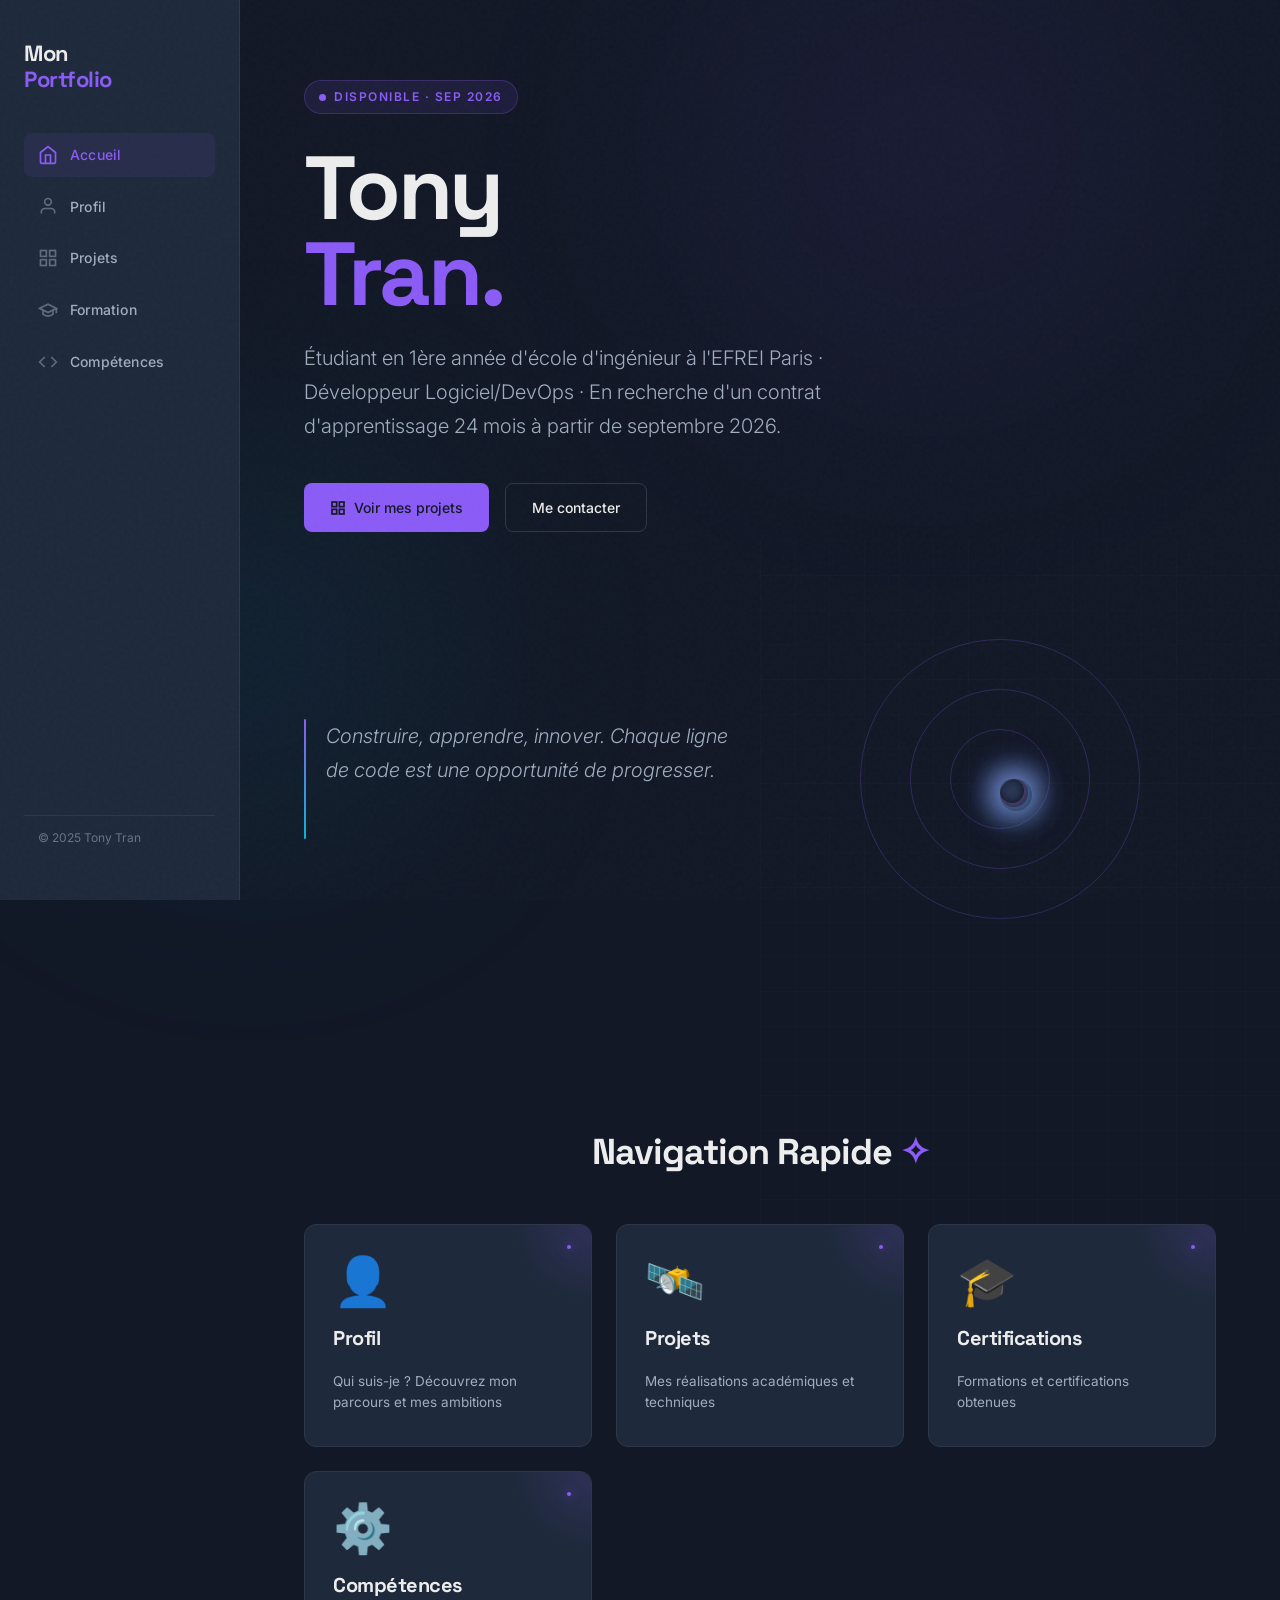
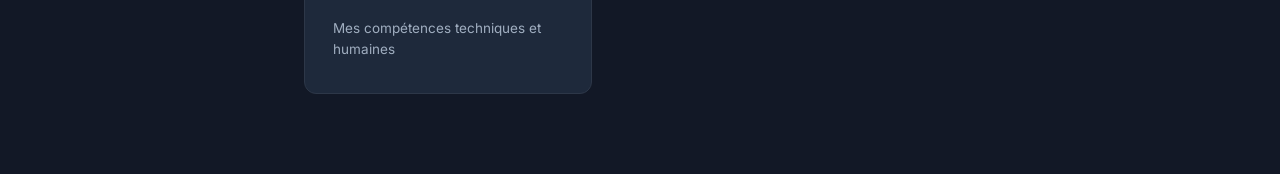
==== index.html @ 950274c8 "first commit" ====
<!DOCTYPE html>
<html lang="fr">
<head>
  <meta charset="UTF-8" />
  <meta name="viewport" content="width=device-width, initial-scale=1.0"/>
  <title>Tony Tran — Accueil</title>
  <link rel="stylesheet" href="css/style.css" />
  <link rel="stylesheet" href="css/pages.css" />
</head>
<body>

  <!-- Ambient glow -->
  <div class="glow-orb a"></div>
  <div class="glow-orb b"></div>

  <!-- Hamburger mobile -->
  <button class="hamburger" id="hamburger" aria-label="Menu">
    <span></span><span></span><span></span>
  </button>

  <!-- ── SIDEBAR NAV ── -->
  <nav id="nav">
    <a href="index.html" class="nav-logo">Mon<br><span>Portfolio</span></a>

    <a href="index.html" class="nav-link">
      <svg class="icon" viewBox="0 0 24 24" fill="none" stroke="currentColor" stroke-width="2">
        <path d="M3 9l9-7 9 7v11a2 2 0 01-2 2H5a2 2 0 01-2-2z"/>
        <polyline points="9 22 9 12 15 12 15 22"/>
      </svg>
      Accueil
    </a>
    <a href="profil.html" class="nav-link">
      <svg class="icon" viewBox="0 0 24 24" fill="none" stroke="currentColor" stroke-width="2">
        <path d="M20 21v-2a4 4 0 00-4-4H8a4 4 0 00-4 4v2"/>
        <circle cx="12" cy="7" r="4"/>
      </svg>
      Profil
    </a>
    <a href="projets.html" class="nav-link">
      <svg class="icon" viewBox="0 0 24 24" fill="none" stroke="currentColor" stroke-width="2">
        <rect x="3" y="3" width="7" height="7"/><rect x="14" y="3" width="7" height="7"/>
        <rect x="14" y="14" width="7" height="7"/><rect x="3" y="14" width="7" height="7"/>
      </svg>
      Projets
    </a>
    <a href="formation.html" class="nav-link">
      <svg class="icon" viewBox="0 0 24 24" fill="none" stroke="currentColor" stroke-width="2">
        <path d="M22 10v6M2 10l10-5 10 5-10 5z"/>
        <path d="M6 12v5c3 3 9 3 12 0v-5"/>
      </svg>
      Formation
    </a>
    <a href="competences.html" class="nav-link">
      <svg class="icon" viewBox="0 0 24 24" fill="none" stroke="currentColor" stroke-width="2">
        <polyline points="16 18 22 12 16 6"/><polyline points="8 6 2 12 8 18"/>
      </svg>
      Compétences
    </a>

    <div class="nav-footer">© 2025 Tony Tran</div>
  </nav>

  <!-- ── CONTENU ── -->
  <main>
    <div class="home-page">

      <!-- grille de fond -->
      <svg class="home-bg-lines" viewBox="0 0 600 800" xmlns="http://www.w3.org/2000/svg">
        <defs>
          <pattern id="grid" width="40" height="40" patternUnits="userSpaceOnUse">
            <path d="M 40 0 L 0 0 0 40" fill="none" stroke="white" stroke-width="1"/>
          </pattern>
        </defs>
        <rect width="100%" height="100%" fill="url(#grid)"/>
      </svg>

      <div class="home-badge">Disponible · Sep 2026</div>

      <h1 class="home-name">
        Tony<br><span class="accent">Tran.</span>
      </h1>

      <p class="home-tagline">
        Étudiant en 1ère année d'école d'ingénieur à l'EFREI Paris · Développeur Logiciel/DevOps · En recherche d'un contrat d'apprentissage 24 mois à partir de septembre 2026.
      </p>

      <div class="home-actions">
        <a href="projets.html" class="btn btn-primary">
          <svg width="16" height="16" viewBox="0 0 24 24" fill="none" stroke="currentColor" stroke-width="2.5">
            <rect x="3" y="3" width="7" height="7"/><rect x="14" y="3" width="7" height="7"/>
            <rect x="14" y="14" width="7" height="7"/><rect x="3" y="14" width="7" height="7"/>
          </svg>
          Voir mes projets
        </a>
        <a href="profil.html" class="btn btn-outline">Me contacter</a>
      </div>

      <!-- Quote Section -->
      <div class="home-quote-section">
        <div class="home-quote">
          <div class="quote-bar"></div>
          <blockquote>
            Construire, apprendre, innover. Chaque ligne de code est une opportunité de progresser.
          </blockquote>
        </div>
        
        <div class="home-orbit-area">
          <div class="orbit-container">
            <div class="orbit orbit-1"></div>
            <div class="orbit orbit-2"></div>
            <div class="orbit orbit-3"></div>
            <div class="orbit-dot dot-1"></div>
            <div class="orbit-dot dot-2"></div>
            <div class="orbit-dot dot-3"></div>
          </div>
        </div>
      </div>

      <!-- Navigation Rapide Section -->
      <div class="quick-nav-section">
        <h2 class="quick-nav-title">Navigation Rapide <span class="accent-dot">✧</span></h2>
        <div class="quick-nav-grid">
          <a href="profil.html" class="quick-nav-card">
            <div class="nav-card-icon">👤</div>
            <div class="nav-card-title">Profil</div>
            <div class="nav-card-desc">Qui suis-je ? Découvrez mon parcours et mes ambitions</div>
            <div class="nav-card-decoration"></div>
          </a>

          <a href="projets.html" class="quick-nav-card">
            <div class="nav-card-icon">🛰️</div>
            <div class="nav-card-title">Projets</div>
            <div class="nav-card-desc">Mes réalisations académiques et techniques</div>
            <div class="nav-card-decoration"></div>
          </a>

          <a href="formation.html" class="quick-nav-card">
            <div class="nav-card-icon">🎓</div>
            <div class="nav-card-title">Certifications</div>
            <div class="nav-card-desc">Formations et certifications obtenues</div>
            <div class="nav-card-decoration"></div>
          </a>

          <a href="competences.html" class="quick-nav-card">
            <div class="nav-card-icon">⚙️</div>
            <div class="nav-card-title">Compétences</div>
            <div class="nav-card-desc">Mes compétences techniques et humaines</div>
            <div class="nav-card-decoration"></div>
          </a>
        </div>
      </div>

    </div>
  </main>

  <script src="js/nav.js"></script>
</body>
</html>
---- css/style.css ----
/* ================================================================
   TONY TRAN — PORTFOLIO
   style.css : reset, tokens, layout global, nav, composants partagés
   ================================================================ */

@import url('https://fonts.googleapis.com/css2?family=Space+Grotesk:wght@300;400;500;600;700&family=Inter:wght@300;400;500;600;700&display=swap');

/* ─── RESET ───────────────────────────────────────────────────── */
*, *::before, *::after {
  box-sizing: border-box;
  margin: 0;
  padding: 0;
}

/* ─── DESIGN TOKENS ───────────────────────────────────────────── */
:root {
  --bg:           #121826;
  --surface:      #1E293B;
  --border:       #2D3748;
  --accent:       #8B5CF6;
  --accent2:      #06B6D4;
  --muted:        #64748B;
  --text:         #EDEDED;
  --text-dim:     #A0AEC0;
  --font-display: 'Space Grotesk', sans-serif;
  --font-body:    'Inter', sans-serif;
  --nav-w:        240px;
  --radius:       12px;
  --transition:   .35s cubic-bezier(.4, 0, .2, 1);
}

html { scroll-behavior: smooth; }

body {
  background: var(--bg);
  color: var(--text);
  font-family: var(--font-body);
  font-size: 15px;
  line-height: 1.7;
  display: flex;
  min-height: 100vh;
  overflow-x: hidden;
}

/* ─── NOISE OVERLAY ───────────────────────────────────────────── */
body::before {
  content: '';
  position: fixed;
  inset: 0;
  background-image: url("data:image/svg+xml,%3Csvg viewBox='0 0 256 256' xmlns='http://www.w3.org/2000/svg'%3E%3Cfilter id='n'%3E%3CfeTurbulence type='fractalNoise' baseFrequency='0.9' numOctaves='4' stitchTiles='stitch'/%3E%3C/filter%3E%3Crect width='100%25' height='100%25' filter='url(%23n)' opacity='1'/%3E%3C/svg%3E");
  opacity: .025;
  pointer-events: none;
  z-index: 9999;
}

/* ─── AMBIENT GLOW ORBS ───────────────────────────────────────── */
.glow-orb {
  position: fixed;
  border-radius: 50%;
  filter: blur(120px);
  pointer-events: none;
  z-index: 0;
}
.glow-orb.a {
  width: 500px; height: 500px;
  background: rgba(139, 92, 246, .06);
  top: -100px; right: 100px;
}
.glow-orb.b {
  width: 400px; height: 400px;
  background: rgba(6, 182, 212, .07);
  bottom: 50px; left: 50px;
}

/* ─── SIDEBAR NAV ─────────────────────────────────────────────── */
nav {
  width: var(--nav-w);
  min-height: 100vh;
  position: fixed;
  top: 0; left: 0;
  background: var(--surface);
  border-right: 1px solid var(--border);
  display: flex;
  flex-direction: column;
  padding: 40px 24px;
  gap: 8px;
  z-index: 100;
  transition: transform var(--transition);
}

.nav-logo {
  font-family: var(--font-display);
  font-weight: 800;
  font-size: 22px;
  color: var(--text);
  letter-spacing: -.5px;
  margin-bottom: 32px;
  line-height: 1.2;
  text-decoration: none;
  display: block;
}
.nav-logo span { color: var(--accent); }

.nav-link {
  display: flex;
  align-items: center;
  gap: 12px;
  padding: 10px 14px;
  border-radius: 8px;
  color: var(--text-dim);
  text-decoration: none;
  font-size: 14px;
  font-weight: 500;
  letter-spacing: .2px;
  transition: all var(--transition);
}
.nav-link .icon {
  width: 20px; height: 20px;
  opacity: .5;
  transition: opacity var(--transition);
  flex-shrink: 0;
}
.nav-link:hover,
.nav-link.active {
  background: rgba(139, 92, 246, .08);
  color: var(--accent);
}
.nav-link:hover .icon,
.nav-link.active .icon { opacity: 1; }

.nav-footer {
  margin-top: auto;
  font-size: 12px;
  color: var(--muted);
  padding: 12px 14px;
  border-top: 1px solid var(--border);
}

/* ─── HAMBURGER (mobile) ──────────────────────────────────────── */
.hamburger {
  display: none;
  position: fixed;
  top: 18px; left: 18px;
  z-index: 200;
  background: var(--surface);
  border: 1px solid var(--border);
  border-radius: 8px;
  width: 42px; height: 42px;
  align-items: center;
  justify-content: center;
  cursor: pointer;
  flex-direction: column;
  gap: 5px;
  padding: 10px;
}
.hamburger span {
  display: block;
  width: 100%; height: 2px;
  background: var(--text);
  border-radius: 2px;
  transition: all var(--transition);
}
.hamburger.open span:nth-child(1) { transform: translateY(7px) rotate(45deg); }
.hamburger.open span:nth-child(2) { opacity: 0; }
.hamburger.open span:nth-child(3) { transform: translateY(-7px) rotate(-45deg); }

/* ─── MAIN ────────────────────────────────────────────────────── */
main {
  margin-left: var(--nav-w);
  flex: 1;
  position: relative;
  z-index: 1;
}

/* ─── PAGE WRAPPER (used in every page) ──────────────────────── */
.page {
  min-height: 100vh;
  padding: 80px 64px;
  animation: fadeUp .5s ease forwards;
}

@keyframes fadeUp {
  from { opacity: 0; transform: translateY(24px); }
  to   { opacity: 1; transform: translateY(0); }
}

/* ─── SECTION HEADINGS ────────────────────────────────────────── */
.section-eyebrow {
  font-size: 11px;
  font-weight: 600;
  letter-spacing: 2.5px;
  text-transform: uppercase;
  color: var(--accent);
  margin-bottom: 12px;
}
.section-title {
  font-family: var(--font-display);
  font-size: clamp(32px, 4vw, 52px);
  font-weight: 800;
  letter-spacing: -1.5px;
  line-height: 1.1;
  color: var(--text);
  margin-bottom: 48px;
}
.section-title em { color: var(--accent); font-style: normal; }

/* ─── CARD COMPONENT ─────────────────────────────────────────── */
.card {
  background: var(--surface);
  border: 1px solid var(--border);
  border-radius: var(--radius);
  padding: 28px 32px;
  transition: border-color var(--transition), transform var(--transition);
}
.card:hover {
  border-color: rgba(139, 92, 246, .3);
  transform: translateY(-2px);
}

/* ─── BUTTONS ─────────────────────────────────────────────────── */
.btn {
  display: inline-flex;
  align-items: center;
  gap: 8px;
  padding: 12px 26px;
  border-radius: 8px;
  font-family: var(--font-body);
  font-size: 14px;
  font-weight: 500;
  cursor: pointer;
  border: none;
  text-decoration: none;
  transition: all var(--transition);
}
.btn-primary {
  background: var(--accent);
  color: #121826;
}
.btn-primary:hover { background: #A78BFA; transform: translateY(-1px); }

.btn-outline {
  background: transparent;
  color: var(--text);
  border: 1px solid var(--border);
}
.btn-outline:hover { border-color: var(--accent); color: var(--accent); transform: translateY(-1px); }

/* ─── RESPONSIVE ──────────────────────────────────────────────── */
@media (max-width: 900px) {
  :root { --nav-w: 0px; }

  nav {
    transform: translateX(-100%);
    width: 260px;
  }
  nav.open { transform: translateX(0); }

  .hamburger { display: flex; }

  main { margin-left: 0; }

  .page { padding: 80px 24px 60px; }
}
---- css/pages.css ----
/* ================================================================
   TONY TRAN — PORTFOLIO
   pages.css : styles spécifiques à chaque page
   ================================================================ */

/* ══════════════════════════════════════════════════════════════
   INDEX / ACCUEIL
══════════════════════════════════════════════════════════════ */
.home-page {
  display: flex;
  flex-direction: column;
  justify-content: center;
  min-height: 100vh;
  padding: 80px 64px;
  position: relative;
  overflow: hidden;
}

.home-badge {
  display: inline-flex;
  align-items: center;
  gap: 8px;
  background: rgba(139, 92, 246, .1);
  border: 1px solid rgba(139, 92, 246, .25);
  color: var(--accent);
  font-size: 12px;
  font-weight: 600;
  letter-spacing: 1.5px;
  text-transform: uppercase;
  padding: 6px 14px;
  border-radius: 100px;
  margin-bottom: 32px;
  width: fit-content;
  animation: fadeUp .6s .1s ease both;
}
.home-badge::before {
  content: '';
  width: 7px; height: 7px;
  background: var(--accent);
  border-radius: 50%;
  animation: pulse 2s infinite;
}
@keyframes pulse {
  0%, 100% { opacity: 1; transform: scale(1); }
  50%       { opacity: .4; transform: scale(.8); }
}

.home-name {
  font-family: var(--font-display);
  font-size: clamp(52px, 7vw, 96px);
  font-weight: 800;
  letter-spacing: -3px;
  line-height: .95;
  color: var(--text);
  animation: fadeUp .6s .2s ease both;
}
.home-name .accent { color: var(--accent); }

.home-tagline {
  font-size: clamp(16px, 2vw, 20px);
  color: var(--text-dim);
  font-weight: 300;
  max-width: 540px;
  margin-top: 24px;
  margin-bottom: 40px;
  animation: fadeUp .6s .35s ease both;
}

.home-actions {
  display: flex;
  gap: 16px;
  flex-wrap: wrap;
  animation: fadeUp .6s .45s ease both;
}

.home-grid {
  display: grid;
  grid-template-columns: repeat(3, 1fr);
  gap: 16px;
  margin-top: 72px;
  animation: fadeUp .6s .55s ease both;
}
.home-stat {
  background: var(--surface);
  border: 1px solid var(--border);
  border-radius: var(--radius);
  padding: 20px 24px;
}
.home-stat-num {
  font-family: var(--font-display);
  font-size: 32px;
  font-weight: 800;
  color: var(--accent);
  letter-spacing: -1px;
}
.home-stat-label {
  font-size: 13px;
  color: var(--text-dim);
  margin-top: 4px;
}

.home-bg-lines {
  position: absolute;
  top: 0; right: 0;
  width: 50%; height: 100%;
  pointer-events: none;
  opacity: .04;
}

/* ─── QUOTE SECTION ─────────────────────────────────────────── */
.home-quote-section {
  display: grid;
  grid-template-columns: 1fr 1fr;
  gap: 48px;
  align-items: center;
  margin: 72px 0;
  animation: fadeUp .6s .5s ease both;
}

.home-quote {
  display: flex;
  gap: 20px;
  align-items: flex-start;
}

.quote-bar {
  width: 4px;
  height: 100%;
  background: linear-gradient(180deg, var(--accent), var(--accent2));
  border-radius: 2px;
  min-height: 120px;
  animation: slideDown .8s .6s ease both;
}

.home-quote blockquote {
  font-size: clamp(16px, 1.8vw, 20px);
  font-weight: 300;
  line-height: 1.7;
  color: var(--text-dim);
  font-style: italic;
  margin: 0;
  animation: fadeUp .6s .65s ease both;
}

/* ─── ORBIT ANIMATION ────────────────────────────────────────── */
.home-orbit-area {
  display: flex;
  align-items: center;
  justify-content: center;
  min-height: 350px;
  position: relative;
}

.orbit-container {
  position: relative;
  width: 320px;
  height: 320px;
  animation: float 5s ease-in-out infinite;
}

.orbit {
  position: absolute;
  border: 1.5px solid rgba(139, 92, 246, .25);
  border-radius: 50%;
  top: 50%; left: 50%;
  transform: translate(-50%, -50%);
}

.orbit-1 {
  width: 280px; height: 280px;
  animation: spin 24s linear infinite;
}
.orbit-2 {
  width: 180px; height: 180px;
  animation: spin 18s linear infinite reverse;
}
.orbit-3 {
  width: 100px; height: 100px;
  animation: spin 12s linear infinite;
}

/* Planètes stylisées */
.orbit-dot {
  position: absolute;
  border-radius: 50%;
  top: 50%; left: 50%;
  box-shadow: 0 0 30px currentColor, inset -2px -2px 8px rgba(0,0,0,.4);
  filter: drop-shadow(0 0 15px currentColor);
}

.dot-1 {
  width: 32px; height: 32px;
  background: radial-gradient(135deg at 30% 30%, #A78BFA, #7C3AED, #5B21B6);
  animation: orbitPath1 24s linear infinite;
  color: rgba(167, 139, 250, 0.8);
}

.dot-2 {
  width: 28px; height: 28px;
  background: radial-gradient(135deg at 25% 25%, #22D3EE, #0891B2, #164E63);
  animation: orbitPath2 18s linear infinite;
  color: rgba(34, 211, 238, 0.8);
}

.dot-3 {
  width: 24px; height: 24px;
  background: radial-gradient(135deg at 35% 35%, #C084FC, #9333EA, #6B21A8);
  animation: orbitPath3 12s linear infinite;
  color: rgba(192, 132, 252, 0.8);
}

@keyframes rotatePlanet {
  from { transform: rotateZ(0deg); }
  to   { transform: rotateZ(360deg); }
}

@keyframes spin {
  from { transform: translate(-50%, -50%) rotate(0deg); }
  to   { transform: translate(-50%, -50%) rotate(360deg); }
}

@keyframes orbitPath1 {
  0%   { transform: rotate(0deg) translateX(140px); }
  25%  { transform: rotate(90deg) translateX(140px); }
  50%  { transform: rotate(180deg) translateX(140px); }
  75%  { transform: rotate(270deg) translateX(140px); }
  100% { transform: rotate(360deg) translateX(140px); }
}

@keyframes orbitPath2 {
  0%   { transform: rotate(0deg) translateX(90px); }
  25%  { transform: rotate(-90deg) translateX(90px); }
  50%  { transform: rotate(-180deg) translateX(90px); }
  75%  { transform: rotate(-270deg) translateX(90px); }
  100% { transform: rotate(-360deg) translateX(90px); }
}

@keyframes orbitPath3 {
  0%   { transform: rotate(0deg) translateX(50px); }
  25%  { transform: rotate(90deg) translateX(50px); }
  50%  { transform: rotate(180deg) translateX(50px); }
  75%  { transform: rotate(270deg) translateX(50px); }
  100% { transform: rotate(360deg) translateX(50px); }
}

@keyframes float {
  0%, 100% { transform: translateY(0px); }
  50%      { transform: translateY(-25px); }
}

@media (max-width: 900px) {
  .home-quote-section { grid-template-columns: 1fr; gap: 32px; }
  .home-orbit-area { min-height: 250px; }
  .orbit-container { width: 200px; height: 200px; }
}

@media (max-width: 600px) {
  .home-quote blockquote { font-size: 16px; }
  .orbit-container { width: 160px; height: 160px; }
}

/* ══════════════════════════════════════════════════════════════
   QUICK NAVIGATION
══════════════════════════════════════════════════════════════ */
.quick-nav-section {
  margin-top: 96px;
  animation: fadeUp .6s .6s ease both;
}

.quick-nav-title {
  font-family: var(--font-display);
  font-size: clamp(24px, 3vw, 36px);
  font-weight: 700;
  letter-spacing: -1px;
  margin-bottom: 40px;
  color: var(--text);
  text-align: center;
}

.quick-nav-grid {
  display: grid;
  grid-template-columns: repeat(auto-fit, minmax(280px, 1fr));
  gap: 24px;
}

.quick-nav-card {
  position: relative;
  background: var(--surface);
  border: 1.5px solid var(--border);
  border-radius: var(--radius);
  padding: 32px 28px;
  text-decoration: none;
  color: var(--text);
  display: flex;
  flex-direction: column;
  gap: 16px;
  transition: all var(--transition);
  overflow: hidden;
}

.quick-nav-card::before {
  content: '';
  position: absolute;
  top: 0; left: 0; right: 0; bottom: 0;
  background: radial-gradient(600px at var(--mouse-x, 0) var(--mouse-y, 0), rgba(139, 92, 246, .1), transparent 80%);
  opacity: 0;
  transition: opacity var(--transition);
  pointer-events: none;
}

.quick-nav-card:hover {
  border-color: var(--accent);
  transform: translateY(-8px);
  background: rgba(139, 92, 246, .04);
}

.quick-nav-card:hover::before {
  opacity: 1;
}

.nav-card-icon {
  font-size: 48px;
  line-height: 1;
  animation: float 3s ease-in-out infinite;
  display: inline-block;
  width: fit-content;
}

.quick-nav-card:nth-child(2) .nav-card-icon {
  animation-delay: .5s;
}

.quick-nav-card:nth-child(3) .nav-card-icon {
  animation-delay: 1s;
}

.quick-nav-card:nth-child(4) .nav-card-icon {
  animation-delay: 1.5s;
}

.nav-card-title {
  font-family: var(--font-display);
  font-size: 20px;
  font-weight: 700;
  letter-spacing: -.5px;
  color: var(--text);
}

.nav-card-desc {
  font-size: 13.5px;
  color: var(--text-dim);
  line-height: 1.6;
  flex-grow: 1;
}

.nav-card-decoration {
  position: absolute;
  top: 0;
  right: 0;
  width: 80px;
  height: 80px;
  background: radial-gradient(circle at 100% 0%, rgba(139, 92, 246, .15), transparent 70%);
  border-radius: 0 var(--radius) 0 50%;
  pointer-events: none;
}

/* Orbiting decoration around cards */
.quick-nav-card::after {
  content: '';
  position: absolute;
  width: 4px;
  height: 4px;
  background: var(--accent);
  border-radius: 50%;
  top: 20px;
  right: 20px;
  animation: orbitSmall 8s linear infinite;
  box-shadow: 0 0 12px var(--accent);
}

.quick-nav-card:nth-child(2)::after {
  animation-delay: 2s;
}

.quick-nav-card:nth-child(3)::after {
  animation-delay: 4s;
}

.quick-nav-card:nth-child(4)::after {
  animation-delay: 6s;
}

@keyframes orbitSmall {
  0% {
    transform: rotate(0deg) translateX(30px) rotate(0deg);
  }
  100% {
    transform: rotate(360deg) translateX(30px) rotate(-360deg);
  }
}

@media (max-width: 900px) {
  .quick-nav-grid {
    grid-template-columns: repeat(2, 1fr);
  }

  .quick-nav-title {
    font-size: 28px;
    margin-bottom: 32px;
  }
}

@media (max-width: 600px) {
  .quick-nav-grid {
    grid-template-columns: 1fr;
  }

  .quick-nav-card {
    padding: 24px 20px;
  }

  .nav-card-icon {
    font-size: 40px;
  }

  .nav-card-title {
    font-size: 18px;
  }
}



/* ══════════════════════════════════════════════════════════════
   PROFIL — Redesigned
══════════════════════════════════════════════════════════════ */

/* Header */
.profile-header-section {
  margin-bottom: 48px;
  animation: fadeUp .6s ease both;
}

.section-subtitle {
  font-size: 15px;
  color: var(--text-dim);
  font-weight: 300;
  font-style: italic;
  margin-top: 12px;
  letter-spacing: .3px;
}

.accent-dot {
  color: var(--accent);
  font-style: normal;
}

/* Main Profile Card */
.profile-main-card {
  background: var(--surface);
  border: 1px solid var(--border);
  border-radius: var(--radius);
  padding: 40px;
  display: grid;
  grid-template-columns: 1fr 280px;
  gap: 48px;
  align-items: center;
  margin-bottom: 48px;
  animation: fadeUp .6s .1s ease both;
}

.profile-main-content {
  display: flex;
  flex-direction: column;
  gap: 32px;
}

.profile-header {
  display: flex;
  align-items: flex-start;
  gap: 24px;
}

.avatar-wrap {
  width: 120px; height: 120px;
  border-radius: 50%;
  background: linear-gradient(135deg, #FFB84D, #FF9500, #FF8C00);
  border: 3px solid rgba(255, 180, 77, .4);
  display: flex;
  align-items: center;
  justify-content: center;
  font-family: var(--font-display);
  font-size: 40px;
  font-weight: 800;
  color: #fff;
  flex-shrink: 0;
  box-shadow: 0 0 40px rgba(255, 152, 0, .3);
  object-fit: cover;
}

.profile-text {
  display: flex;
  flex-direction: column;
  gap: 8px;
}

.profile-name {
  font-family: var(--font-display);
  font-size: 28px;
  font-weight: 800;
  letter-spacing: -1px;
  color: var(--text);
}

.profile-role {
  font-size: 15px;
  color: var(--text-dim);
  font-weight: 400;
}

/* Profile Details */
.profile-details {
  display: flex;
  flex-direction: column;
  gap: 12px;
}

.detail-item {
  display: flex;
  align-items: center;
  gap: 12px;
  font-size: 14px;
  color: var(--text-dim);
}

.detail-icon {
  width: 18px; height: 18px;
  flex-shrink: 0;
  color: var(--accent);
}

/* CV Section */
.profile-cv-section {
  display: flex;
  flex-direction: column;
  align-items: center;
  gap: 16px;
  padding: 32px 24px;
  background: rgba(139, 92, 246, .05);
  border: 1.5px dashed var(--accent);
  border-radius: var(--radius);
  text-align: center;
  transition: all var(--transition);
}

.profile-cv-section:hover {
  background: rgba(139, 92, 246, .1);
  border-color: var(--accent);
}

.cv-icon {
  font-size: 40px;
  line-height: 1;
}

.cv-text {
  font-size: 13px;
  color: var(--text-dim);
  line-height: 1.5;
  font-weight: 500;
}

.btn-download {
  background: var(--accent);
  color: var(--bg);
  padding: 10px 24px;
  border-radius: 8px;
  font-size: 13px;
  font-weight: 600;
  text-decoration: none;
  border: none;
  cursor: pointer;
  transition: all var(--transition);
  display: inline-block;
}

.btn-download:hover {
  background: #A78BFA;
  transform: translateY(-2px);
}

/* À Propos Section */
.profile-about {
  margin-bottom: 48px;
  animation: fadeUp .6s .2s ease both;
}

.section-subtitle-large {
  font-family: var(--font-display);
  font-size: 28px;
  font-weight: 700;
  letter-spacing: -1px;
  margin-bottom: 24px;
  color: var(--text);
}

.profile-about p {
  font-size: 14.5px;
  color: var(--text-dim);
  line-height: 1.8;
  margin-bottom: 16px;
}

.profile-about p:last-child {
  margin-bottom: 0;
}

/* Me Contacter Section */
.profile-contact-section {
  margin-bottom: 48px;
  animation: fadeUp .6s .3s ease both;
}

.profile-contact-section .contact-desc {
  margin-bottom: 28px;
  font-size: 14.5px;
  color: var(--text-dim);
  line-height: 1.7;
}

.contact-grid {
  display: grid;
  grid-template-columns: repeat(2, 1fr);
  gap: 16px;
}

.contact-item {
  background: var(--surface);
  border: 1.5px solid var(--border);
  border-radius: 12px;
  padding: 20px;
  display: flex;
  flex-direction: column;
  align-items: center;
  gap: 12px;
  text-align: center;
  text-decoration: none;
  color: var(--text);
  transition: all var(--transition);
}

.contact-item:hover {
  border-color: var(--accent);
  background: rgba(139, 92, 246, .05);
  transform: translateY(-4px);
}

.contact-icon {
  width: 50px; height: 50px;
  border-radius: 10px;
  background: rgba(139, 92, 246, .1);
  display: flex;
  align-items: center;
  justify-content: center;
  flex-shrink: 0;
}

.contact-icon svg {
  width: 24px; height: 24px;
  fill: var(--accent);
}

.contact-info {
  display: flex;
  flex-direction: column;
  gap: 4px;
}

.contact-info-label {
  font-size: 11px;
  font-weight: 600;
  text-transform: uppercase;
  letter-spacing: .5px;
  color: var(--text-dim);
}

.contact-info-val {
  font-size: 13.5px;
  font-weight: 500;
  color: var(--text);
}

/* CTA Section */
.profile-cta-section {
  background: var(--surface);
  border: 1.5px solid var(--border);
  border-radius: var(--radius);
  padding: 40px;
  text-align: center;
  animation: fadeUp .6s .4s ease both;
}

.cta-title {
  font-family: var(--font-display);
  font-size: 24px;
  font-weight: 700;
  letter-spacing: -1px;
  margin-bottom: 16px;
  color: var(--text);
}

.profile-cta-section > p {
  font-size: 14.5px;
  color: var(--text-dim);
  margin-bottom: 24px;
  line-height: 1.7;
}

.cta-buttons {
  display: flex;
  gap: 16px;
  justify-content: center;
  flex-wrap: wrap;
}

/* Responsive */
@media (max-width: 900px) {
  .profile-main-card {
    grid-template-columns: 1fr;
    gap: 32px;
    padding: 28px;
  }

  .contact-grid {
    grid-template-columns: 1fr;
  }

  .cta-buttons {
    flex-direction: column;
  }

  .cta-buttons .btn {
    width: 100%;
    justify-content: center;
  }
}

@media (max-width: 600px) {
  .profile-main-card {
    padding: 20px;
  }

  .avatar-wrap {
    width: 100px; height: 100px;
    font-size: 32px;
  }

  .profile-name {
    font-size: 24px;
  }

  .section-subtitle-large {
    font-size: 22px;
  }

  .profile-cta-section {
    padding: 28px 20px;
  }
}

/* ══════════════════════════════════════════════════════════════
   PROJETS — Redesigned with Image
══════════════════════════════════════════════════════════════ */
.projects-grid {
  display: grid;
  grid-template-columns: 1fr;
  gap: 32px;
  margin-top: 32px;
}

.project-card {
  background: var(--surface);
  border: 1.5px solid var(--border);
  border-radius: var(--radius);
  overflow: hidden;
  transition: all var(--transition);
  animation: fadeUp .6s ease both;
}

.project-card:nth-child(2) {
  animation-delay: .1s;
}

.project-card:nth-child(3) {
  animation-delay: .2s;
}

.project-card:nth-child(4) {
  animation-delay: .3s;
}

.project-card:hover {
  border-color: var(--accent);
  transform: translateY(-4px);
  box-shadow: 0 20px 40px rgba(139, 92, 246, .15);
}

/* Card Wrapper with Image + Content */
.project-card-wrapper {
  display: grid;
  grid-template-columns: 380px 1fr;
  gap: 32px;
  padding: 32px;
}

.project-image {
  position: relative;
  border-radius: 12px;
  overflow: hidden;
  background: linear-gradient(135deg, rgba(139, 92, 246, .1), rgba(6, 182, 212, .1));
  display: flex;
  align-items: center;
  justify-content: center;
  min-height: 300px;
}

.project-image img {
  width: 100%;
  height: 100%;
  object-fit: cover;
}

.project-images-grid {
  display: grid;
  grid-template-columns: 1fr;
  grid-template-rows: repeat(3, 1fr);
  gap: 8px;
  width: 100%;
  height: 100%;
}

.project-images-grid img {
  width: 100%;
  height: 100%;
  object-fit: cover;
  border-radius: 8px;
}

.project-year-badge {
  position: absolute;
  top: 16px;
  right: 16px;
  background: var(--accent);
  color: var(--bg);
  padding: 6px 14px;
  border-radius: 100px;
  font-size: 12px;
  font-weight: 700;
  letter-spacing: .5px;
}

/* Project Content */
.project-content {
  display: flex;
  flex-direction: column;
  gap: 20px;
}

.project-title {
  font-family: var(--font-display);
  font-size: 24px;
  font-weight: 700;
  letter-spacing: -1px;
  color: var(--text);
  line-height: 1.3;
}

.project-tags-row {
  display: flex;
  flex-wrap: wrap;
  gap: 8px;
}

.project-sections {
  flex-grow: 1;
  display: flex;
  flex-direction: column;
  gap: 16px;
}

.project-section {
  display: flex;
  flex-direction: column;
  gap: 8px;
}

.section-label {
  font-family: var(--font-display);
  font-size: 14px;
  font-weight: 700;
  text-transform: uppercase;
  letter-spacing: 1px;
  color: var(--accent);
}

.project-section > p {
  font-size: 13.5px;
  color: var(--text-dim);
  line-height: 1.6;
  margin: 0;
}

.objectives-list {
  list-style: none;
  margin: 0;
  padding: 0;
  display: flex;
  flex-direction: column;
  gap: 8px;
}

.objectives-list li {
  font-size: 13.5px;
  color: var(--text-dim);
  line-height: 1.6;
  padding-left: 20px;
  position: relative;
}

.objectives-list li::before {
  content: '•';
  position: absolute;
  left: 0;
  color: var(--accent);
  font-weight: bold;
}

/* Project Actions */
.project-actions {
  display: flex;
  gap: 12px;
  flex-wrap: wrap;
  padding-top: 8px;
}

.btn-action {
  display: inline-flex;
  align-items: center;
  gap: 8px;
  padding: 11px 20px;
  border-radius: 8px;
  font-family: var(--font-body);
  font-size: 13px;
  font-weight: 600;
  cursor: pointer;
  border: none;
  text-decoration: none;
  transition: all var(--transition);
}

.btn-action.btn-primary {
  background: var(--accent);
  color: var(--bg);
}

.btn-action.btn-primary:hover {
  background: #A78BFA;
  transform: translateY(-2px);
}

.btn-action.btn-outline {
  background: rgba(139, 92, 246, .05);
  color: var(--text);
  border: 1px solid var(--border);
}

.btn-action.btn-outline:hover {
  border-color: var(--accent);
  background: rgba(139, 92, 246, .12);
  color: var(--accent);
}

.icon-btn {
  width: 16px;
  height: 16px;
  stroke: currentColor;
  stroke-width: 2;
  fill: none;
}

/* Responsive */
@media (max-width: 900px) {
  .project-card-wrapper {
    grid-template-columns: 1fr;
    gap: 20px;
    padding: 24px;
  }

  .project-image {
    min-height: 240px;
  }

  .project-title {
    font-size: 20px;
  }
}

@media (max-width: 600px) {
  .project-card-wrapper {
    padding: 20px;
  }

  .project-image {
    min-height: 200px;
  }

  .project-title {
    font-size: 18px;
  }

  .project-tags-row {
    gap: 6px;
  }

  .project-actions {
    flex-direction: column;
    gap: 8px;
  }

  .btn-action {
    width: 100%;
    justify-content: center;
  }
}

.project-card {
  background: var(--surface);
  border: 1px solid var(--border);
  border-radius: var(--radius);
  padding: 28px;
  transition: all var(--transition);
  display: flex;
  flex-direction: column;
  gap: 14px;
  position: relative;
  overflow: hidden;
}
.project-card::before {
  content: '';
  position: absolute;
  top: 0; left: 0; right: 0;
  height: 2px;
  background: linear-gradient(90deg, var(--accent), var(--accent2));
  transform: scaleX(0);
  transform-origin: left;
  transition: transform var(--transition);
}
.project-card:hover {
  border-color: rgba(139, 92, 246, .25);
  transform: translateY(-4px);
}
.project-card:hover::before { transform: scaleX(1); }

.project-header {
  display: flex;
  justify-content: space-between;
  align-items: flex-start;
}
.project-year {
  font-size: 12px;
  color: var(--accent);
  font-weight: 600;
  letter-spacing: 1px;
  background: rgba(139, 92, 246, .1);
  padding: 3px 10px;
  border-radius: 100px;
}
.project-icon {
  width: 42px; height: 42px;
  border-radius: 10px;
  display: flex;
  align-items: center;
  justify-content: center;
  font-size: 20px;
}
.project-title {
  font-family: var(--font-display);
  font-size: 18px;
  font-weight: 700;
  letter-spacing: -.3px;
}
.project-desc {
  font-size: 13.5px;
  color: var(--text-dim);
  line-height: 1.65;
}
.project-tags {
  display: flex;
  flex-wrap: wrap;
  gap: 6px;
  margin-top: auto;
}
.tag {
  font-size: 11px;
  font-weight: 500;
  padding: 4px 10px;
  border-radius: 100px;
  background: var(--border);
  color: var(--text-dim);
  letter-spacing: .3px;
}
.tag.accent-tag { background: rgba(139, 92, 246, .15); color: #D8B4FE; }

@media (max-width: 600px) {
  .projects-grid { grid-template-columns: 1fr; }
}

/* ══════════════════════════════════════════════════════════════
   FORMATION
══════════════════════════════════════════════════════════════ */
.timeline {
  position: relative;
  padding-left: 32px;
}
.timeline::before {
  content: '';
  position: absolute;
  left: 6px; top: 8px; bottom: 8px;
  width: 1px;
  background: linear-gradient(to bottom, var(--accent), var(--accent2), transparent);
}

.timeline-item {
  position: relative;
  margin-bottom: 40px;
  animation: fadeUp .5s ease both;
}
.timeline-item::before {
  content: '';
  position: absolute;
  left: -29px; top: 8px;
  width: 11px; height: 11px;
  border-radius: 50%;
  background: var(--accent);
  box-shadow: 0 0 0 3px var(--bg), 0 0 0 5px rgba(139, 92, 246, .3);
}
.timeline-item.xp::before { background: #f0a74a; box-shadow: 0 0 0 3px var(--bg), 0 0 0 5px rgba(240,167,74,.3); }

.timeline-date {
  font-size: 12px;
  font-weight: 600;
  letter-spacing: 1.5px;
  text-transform: uppercase;
  color: var(--accent);
  margin-bottom: 6px;
}
.timeline-item.xp .timeline-date { color: #f0a74a; }

.timeline-school {
  font-family: var(--font-display);
  font-size: 18px;
  font-weight: 700;
  letter-spacing: -.3px;
  margin-bottom: 4px;
}
.timeline-degree {
  font-size: 14px;
  color: var(--text-dim);
  margin-bottom: 12px;
  font-style: italic;
}
.timeline-body {
  background: var(--surface);
  border: 1px solid var(--border);
  border-radius: var(--radius);
  padding: 18px 22px;
}
.timeline-body ul {
  list-style: none;
  display: flex;
  flex-direction: column;
  gap: 6px;
}
.timeline-body li {
  font-size: 13.5px;
  color: var(--text-dim);
  padding-left: 16px;
  position: relative;
}
.timeline-body li::before {
  content: '→';
  position: absolute;
  left: 0;
  color: var(--accent);
  font-size: 12px;
}

/* ══════════════════════════════════════════════════════════════
   COMPÉTENCES
══════════════════════════════════════════════════════════════ */
.skills-layout {
  display: grid;
  grid-template-columns: 1fr 1fr;
  gap: 24px;
}

.skill-group {
  background: var(--surface);
  border: 1px solid var(--border);
  border-radius: var(--radius);
  padding: 24px 28px;
  transition: border-color var(--transition);
}
.skill-group:hover { border-color: rgba(139, 92, 246, .2); }

.skill-group-title {
  font-family: var(--font-display);
  font-size: 14px;
  font-weight: 700;
  letter-spacing: .5px;
  text-transform: uppercase;
  color: var(--accent);
  margin-bottom: 18px;
  display: flex;
  align-items: center;
  gap: 8px;
}
.skill-group-title::after {
  content: '';
  flex: 1;
  height: 1px;
  background: var(--border);
}

.skill-pills {
  display: flex;
  flex-wrap: wrap;
  gap: 8px;
}
.skill-pill {
  font-size: 13px;
  font-weight: 500;
  padding: 6px 14px;
  border-radius: 8px;
  background: var(--bg);
  border: 1px solid var(--border);
  color: var(--text);
  transition: all var(--transition);
  cursor: default;
}
.skill-pill:hover {
  border-color: var(--accent);
  color: var(--accent);
  background: rgba(139, 92, 246, .05);
}

/* Skill bars */
.skill-bar-item {
  display: flex;
  flex-direction: column;
  gap: 6px;
  margin-bottom: 14px;
}
.skill-bar-header {
  display: flex;
  justify-content: space-between;
  font-size: 13px;
}
.skill-bar-pct { color: var(--accent); font-weight: 600; }
.skill-bar-track {
  height: 5px;
  background: var(--border);
  border-radius: 100px;
  overflow: hidden;
}
.skill-bar-fill {
  height: 100%;
  border-radius: 100px;
  background: linear-gradient(90deg, var(--accent2), var(--accent));
  transform-origin: left;
  animation: growBar .8s ease both;
}
@keyframes growBar {
  from { transform: scaleX(0); }
  to   { transform: scaleX(1); }
}

/* Certifications */
.subsection-title {
  font-family: var(--font-display);
  font-size: 18px;
  font-weight: 700;
  margin: 40px 0 18px;
  color: var(--text);
}

.cert-grid {
  display: grid;
  grid-template-columns: 1fr 1fr;
  gap: 12px;
}
.cert-card {
  background: var(--bg);
  border: 1px solid var(--border);
  border-radius: 10px;
  padding: 16px 18px;
  transition: all var(--transition);
}
.cert-card:hover { border-color: rgba(74, 240, 196, .3); }
.cert-name   { font-size: 13px; font-weight: 600; margin-bottom: 4px; }
.cert-issuer { font-size: 12px; color: var(--text-dim); }
.cert-year   { margin-top: 8px; font-size: 11px; color: var(--accent); font-weight: 600; }

/* Langues */
.lang-row {
  display: flex;
  align-items: center;
  gap: 14px;
  padding: 12px 0;
  border-bottom: 1px solid var(--border);
}
.lang-row:last-child { border-bottom: none; }
.lang-name  { min-width: 90px; font-weight: 500; font-size: 14px; }
.lang-level { font-size: 12px; color: var(--text-dim); }
.lang-badge {
  margin-left: auto;
  font-size: 11px;
  font-weight: 600;
  padding: 3px 10px;
  border-radius: 100px;
  background: rgba(74, 240, 196, .1);
  color: var(--accent);
}

@media (max-width: 900px) {
  .skills-layout { grid-template-columns: 1fr; }
  .cert-grid     { grid-template-columns: 1fr; }
}


/* ── TAILLE DES ICÔNES DANS LES LIENS ── */

.project-links {
  display: flex;
  gap: 1.5rem;
  margin-top: 1rem;
}

.project-link {
  display: inline-flex;
  align-items: center;
  gap: 0.5rem;
  font-size: 0.875rem;
  font-weight: 500;
  color: var(--text-secondary, #475569);
  text-decoration: none;
  transition: color 0.2s ease;
}

.project-link:hover {
  color: var(--accent, #3B82F6);
}

/* Icône GitHub - taille 18x18 */
.link-icon-github {
  width: 18px;
  height: 18px;
  stroke: currentColor;
  stroke-width: 2;
  fill: none;
}

/* Icône document PDF - taille 16x16 */
.link-icon-doc {
  width: 16px;
  height: 16px;
  stroke: currentColor;
  stroke-width: 2;
  fill: none;
}

/* Icône PPT - taille 16x16 */
.link-icon-ppt {
  width: 16px;
  height: 16px;
  stroke: currentColor;
  stroke-width: 2;
  fill: none;
}

/* Ajustement pour le texte à côté de l'icône */
.project-link svg {
  flex-shrink: 0;
}
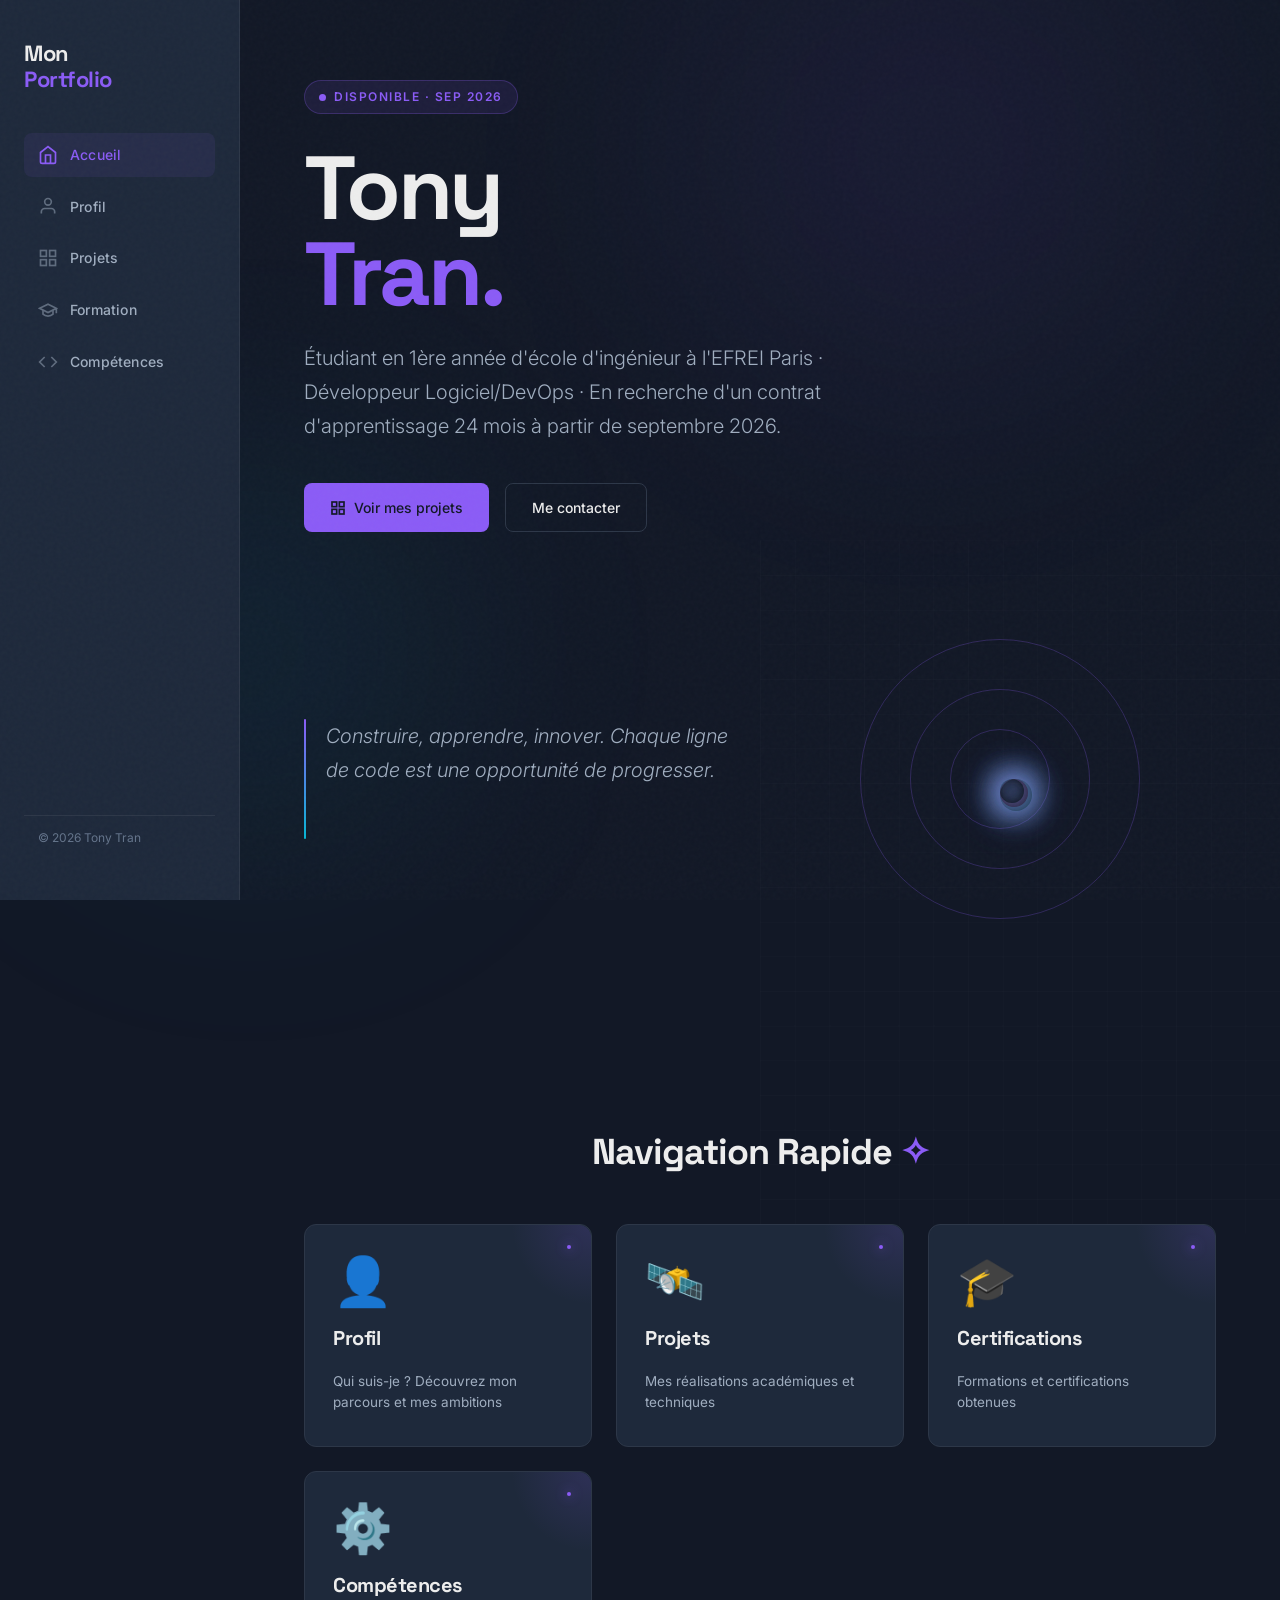
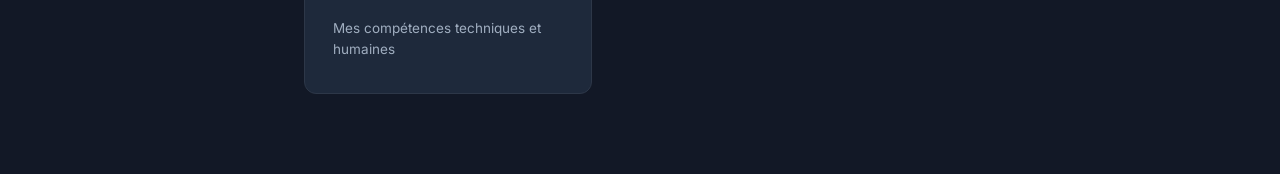
==== commit 05a6c54e: "sidebar changes" ====
--- a/index.html
+++ b/index.html
@@ -57,7 +57,7 @@
       Compétences
     </a>
 
-    <div class="nav-footer">© 2025 Tony Tran</div>
+    <div class="nav-footer">© 2026 Tony Tran</div>
   </nav>
 
   <!-- ── CONTENU ── -->
--- a/css/pages.css
+++ b/css/pages.css
@@ -826,7 +826,7 @@
 .project-image img {
   width: 100%;
   height: 100%;
-  object-fit: cover;
+  object-fit: contain;
 }
 
 .project-images-grid {
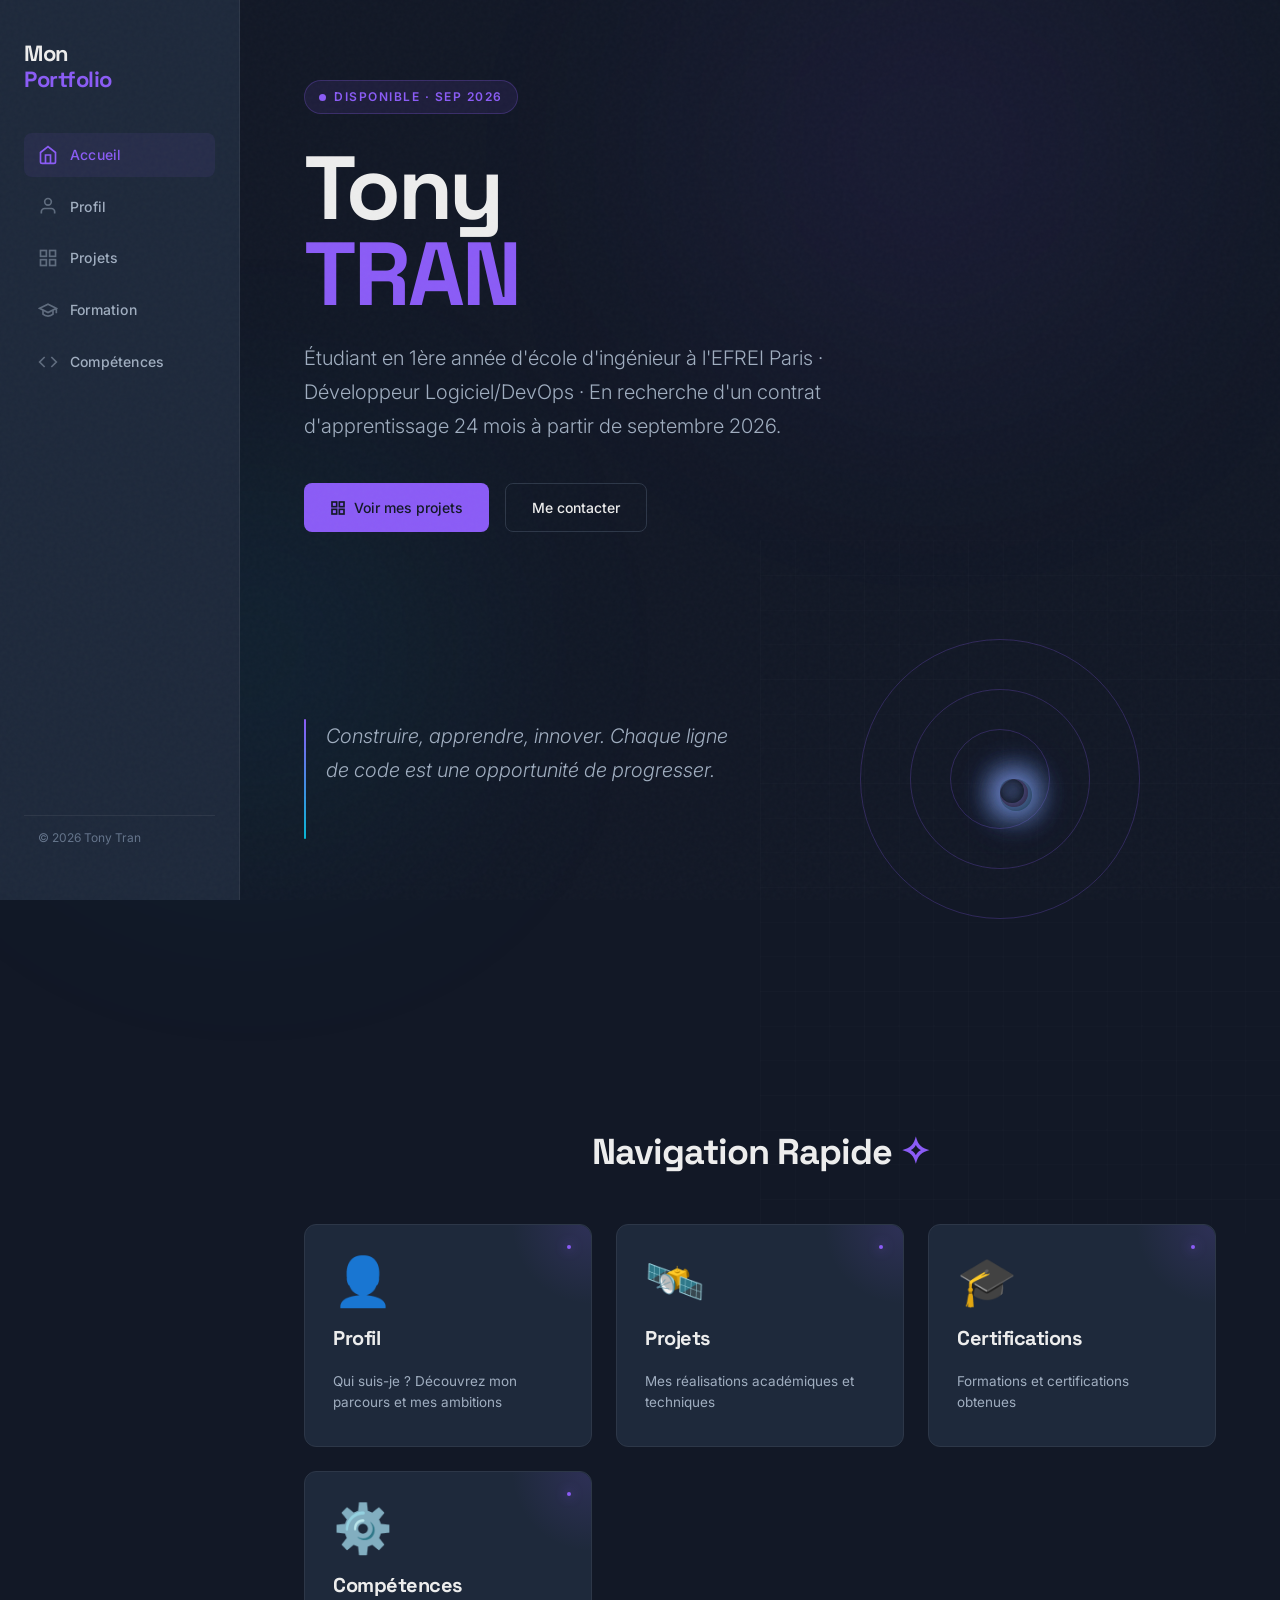
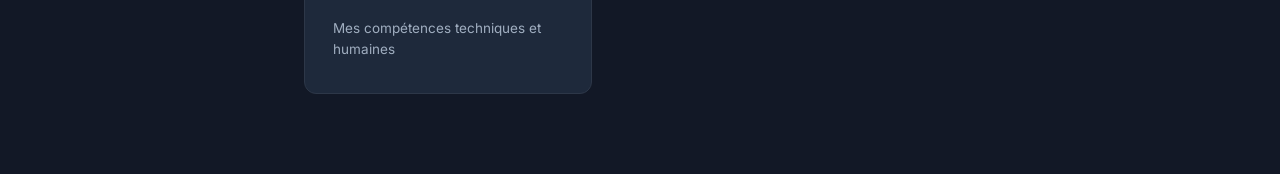
==== commit 60c00bc9: "Maj change" ====
--- a/index.html
+++ b/index.html
@@ -77,7 +77,7 @@
       <div class="home-badge">Disponible · Sep 2026</div>
 
       <h1 class="home-name">
-        Tony<br><span class="accent">Tran.</span>
+        Tony<br><span class="accent">TRAN</span>
       </h1>
 
       <p class="home-tagline">
